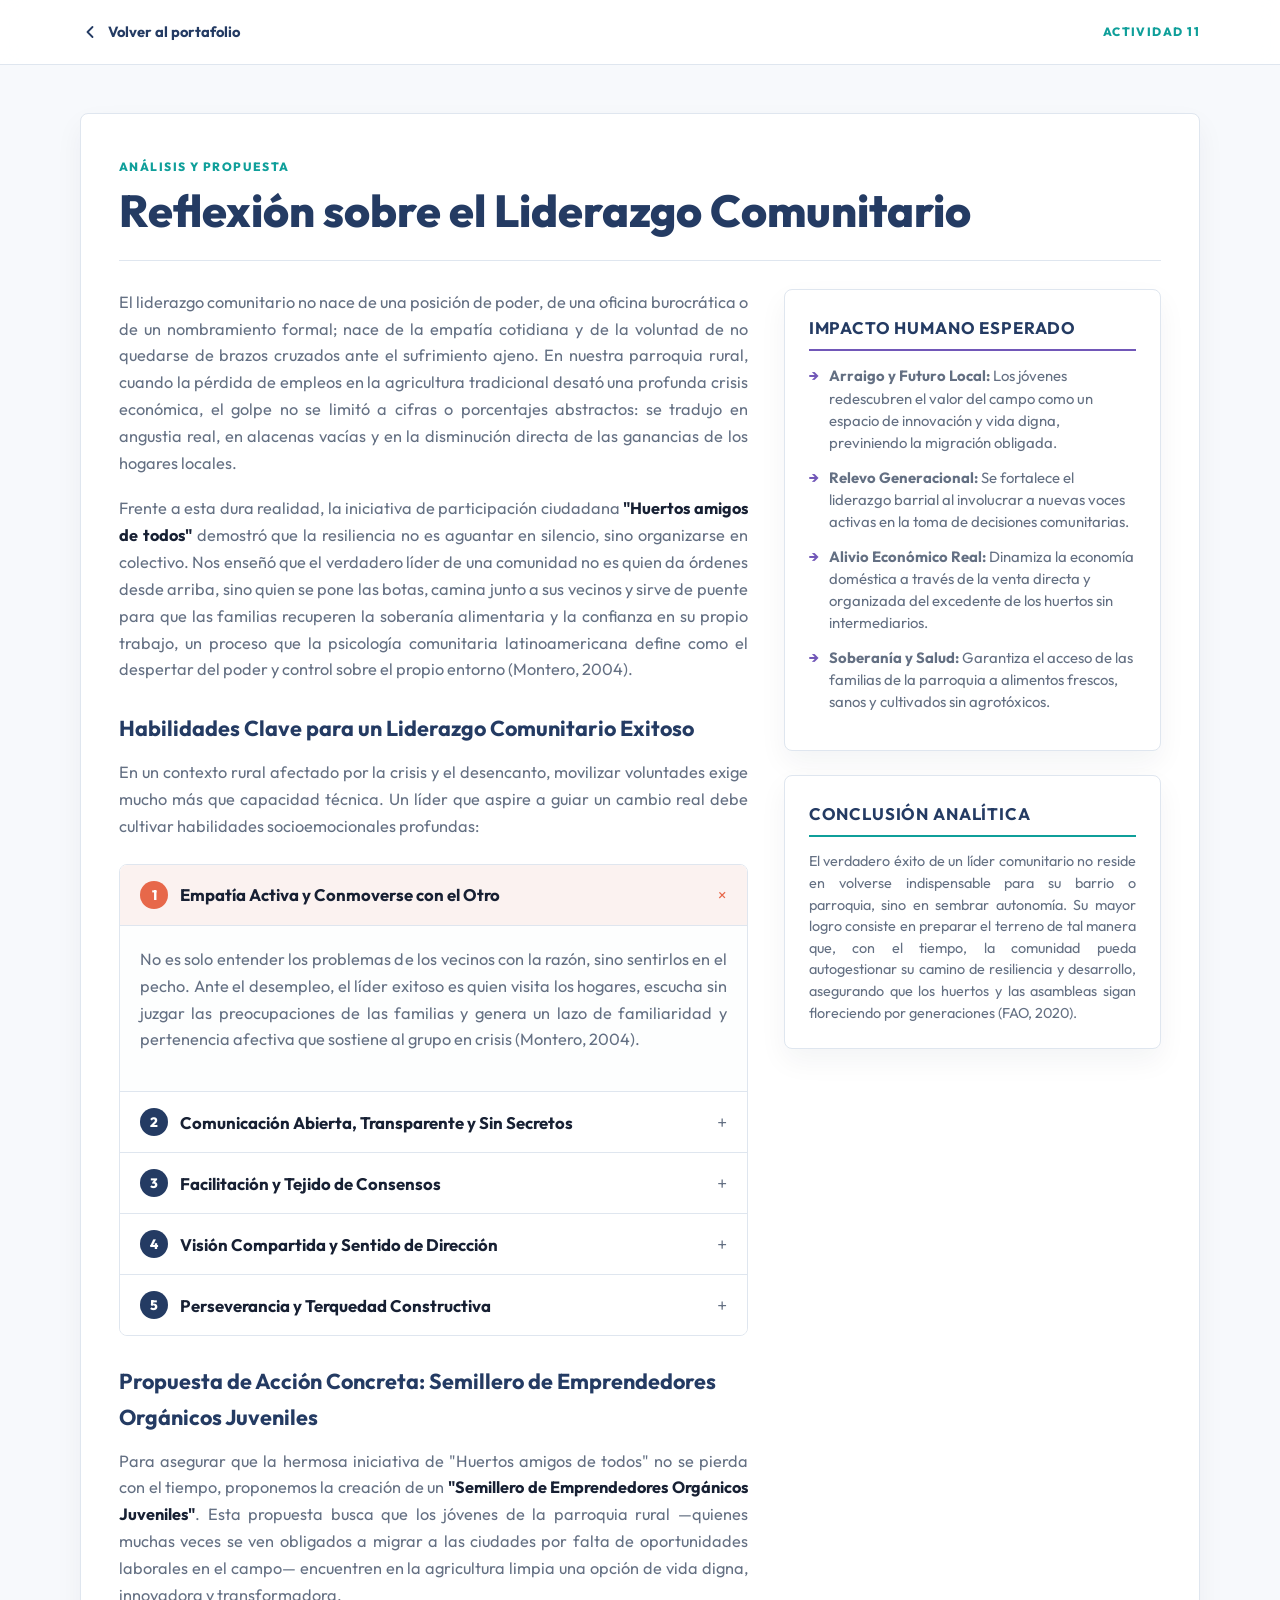
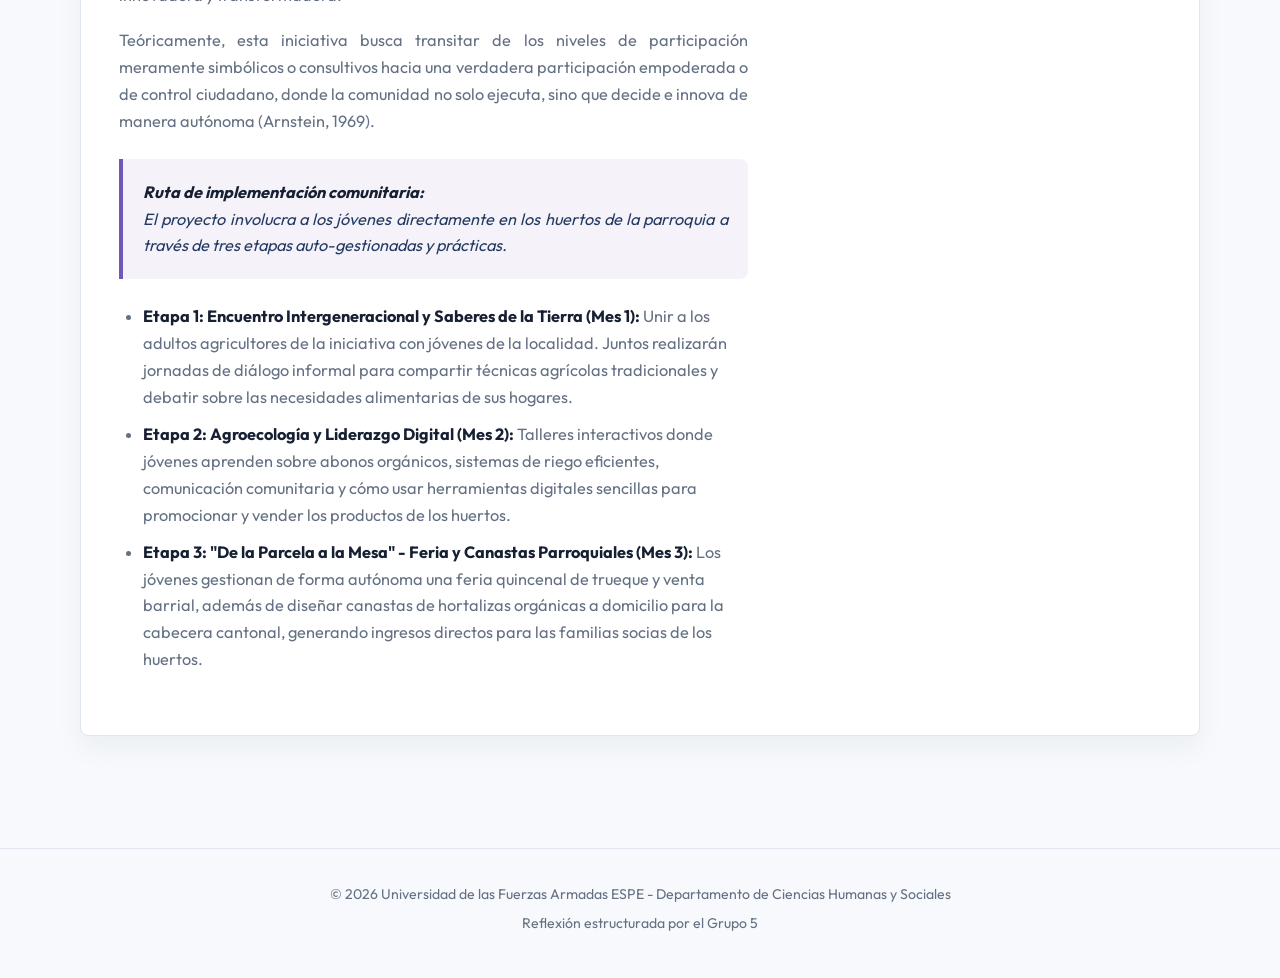
==== reflexion_liderazgo.html @ 46aa61c5 "Initial commit - Portafolio Deber 11 Liderazgo Comunitario" ====
<!DOCTYPE html>
<html lang="es">
<head>
    <meta charset="UTF-8">
    <meta name="viewport" content="width=device-width, initial-scale=1.0">
    <title>Reflexión sobre Liderazgo Comunitario</title>
    <link rel="preconnect" href="https://fonts.googleapis.com">
    <link rel="preconnect" href="https://fonts.gstatic.com" crossorigin>
    <link href="https://fonts.googleapis.com/css2?family=Outfit:wght@300;400;500;600;700;800&display=swap" rel="stylesheet">
    <link rel="stylesheet" href="styles.css">
</head>
<body>
    <nav class="topbar" aria-label="Navegación principal">
        <div class="topbar-inner">
            <a href="index.html" class="btn-back">
                <svg viewBox="0 0 24 24" fill="none" aria-hidden="true">
                    <path d="M15 18l-6-6 6-6" stroke="currentColor" stroke-width="2.2" stroke-linecap="round" stroke-linejoin="round"/>
                </svg>
                Volver al portafolio
            </a>
            <span class="section-kicker">Actividad 11</span>
        </div>
    </nav>

    <main class="page-shell detail-section">
        <div class="detail-card">
            <div class="detail-header">
                <span class="section-kicker">Análisis y Propuesta</span>
                <h1>Reflexión sobre el Liderazgo Comunitario</h1>
            </div>

            <div class="detail-layout">
                <div class="rich-content">
                    <p>
                        El liderazgo comunitario no nace de una posición de poder, de una oficina burocrática o de un nombramiento formal; nace de la empatía cotidiana y de la voluntad de no quedarse de brazos cruzados ante el sufrimiento ajeno. En nuestra parroquia rural, cuando la pérdida de empleos en la agricultura tradicional desató una profunda crisis económica, el golpe no se limitó a cifras o porcentajes abstractos: se tradujo en angustia real, en alacenas vacías y en la disminución directa de las ganancias de los hogares locales. 
                    </p>
                    <p>
                        Frente a esta dura realidad, la iniciativa de participación ciudadana <strong>"Huertos amigos de todos"</strong> demostró que la resiliencia no es aguantar en silencio, sino organizarse en colectivo. Nos enseñó que el verdadero líder de una comunidad no es quien da órdenes desde arriba, sino quien se pone las botas, camina junto a sus vecinos y sirve de puente para que las familias recuperen la soberanía alimentaria y la confianza en su propio trabajo, un proceso que la psicología comunitaria latinoamericana define como el despertar del poder y control sobre el propio entorno (Montero, 2004).
                    </p>

                    <h3>Habilidades Clave para un Liderazgo Comunitario Exitoso</h3>
                    <p>
                        En un contexto rural afectado por la crisis y el desencanto, movilizar voluntades exige mucho más que capacidad técnica. Un líder que aspire a guiar un cambio real debe cultivar habilidades socioemocionales profundas:
                    </p>

                    <div class="interactive-ladder">
                        <div class="ladder-step active-step">
                            <button class="ladder-header" aria-expanded="true">
                                <span class="ladder-title">
                                    <span class="ladder-num">1</span>
                                    <strong>Empatía Activa y Conmoverse con el Otro</strong>
                                </span>
                                <span class="ladder-icon">+</span>
                            </button>
                            <div class="ladder-body">
                                <p>No es solo entender los problemas de los vecinos con la razón, sino sentirlos en el pecho. Ante el desempleo, el líder exitoso es quien visita los hogares, escucha sin juzgar las preocupaciones de las familias y genera un lazo de familiaridad y pertenencia afectiva que sostiene al grupo en crisis (Montero, 2004).</p>
                            </div>
                        </div>

                        <div class="ladder-step">
                            <button class="ladder-header" aria-expanded="false">
                                <span class="ladder-title">
                                    <span class="ladder-num">2</span>
                                    <strong>Comunicación Abierta, Transparente y Sin Secretos</strong>
                                </span>
                                <span class="ladder-icon">+</span>
                            </button>
                            <div class="ladder-body">
                                <p>La confianza comunitaria tarda años en construirse y segundos en destruirse. En proyectos colectivos de huertos, el líder cuida la armonía informando con total claridad cómo se manejan las donaciones de semillas, quién provee las herramientas y cómo se distribuye equitativamente la cosecha, garantizando la equidad interna (FAO, 2020).</p>
                            </div>
                        </div>

                        <div class="ladder-step">
                            <button class="ladder-header" aria-expanded="false">
                                <span class="ladder-title">
                                    <span class="ladder-num">3</span>
                                    <strong>Facilitación y Tejido de Consensos</strong>
                                </span>
                                <span class="ladder-icon">+</span>
                            </button>
                            <div class="ladder-body">
                                <p>En toda asamblea o jornada de trabajo surgen tensiones: diferencias sobre los turnos de riego, el cuidado de las parcelas o la venta de excedentes. El líder comunitario no impone su voluntad de forma autoritaria; actúa como un mediador neutral que ayuda a que las diferencias se resuelvan conversando, buscando siempre el beneficio de la mayoría.</p>
                            </div>
                        </div>

                        <div class="ladder-step">
                            <button class="ladder-header" aria-expanded="false">
                                <span class="ladder-title">
                                    <span class="ladder-num">4</span>
                                    <strong>Visión Compartida y Sentido de Dirección</strong>
                                </span>
                                <span class="ladder-icon">+</span>
                            </button>
                            <div class="ladder-body">
                                <p>En tiempos de crisis, la incertidumbre paraliza a las personas. El líder es quien ayuda a levantar la mirada hacia el mañana, organizando el trabajo diario (preparación del suelo, compostaje, búsqueda de espacios de comercialización) para que el esfuerzo de todos tenga un rumbo estratégico de mediano y largo plazo (FAO, 2020).</p>
                            </div>
                        </div>

                        <div class="ladder-step">
                            <button class="ladder-header" aria-expanded="false">
                                <span class="ladder-title">
                                    <span class="ladder-num">5</span>
                                    <strong>Perseverancia y Terquedad Constructiva</strong>
                                </span>
                                <span class="ladder-icon">+</span>
                            </button>
                            <div class="ladder-body">
                                <p>Lidiar con la lentitud institucional, la falta de presupuesto inicial o el desinterés temporal de algunos vecinos puede agotar a cualquiera. El líder comunitario necesita esa paciencia y amor de agricultor: saber preparar la tierra, sembrar y cuidar la planta con tenacidad, sosteniendo la esperanza del grupo en los momentos más difíciles.</p>
                            </div>
                        </div>
                    </div>

                    <h3>Propuesta de Acción Concreta: Semillero de Emprendedores Orgánicos Juveniles</h3>
                    <p>
                        Para asegurar que la hermosa iniciativa de "Huertos amigos de todos" no se pierda con el tiempo, proponemos la creación de un <strong>"Semillero de Emprendedores Orgánicos Juveniles"</strong>. Esta propuesta busca que los jóvenes de la parroquia rural —quienes muchas veces se ven obligados a migrar a las ciudades por falta de oportunidades laborales en el campo— encuentren en la agricultura limpia una opción de vida digna, innovadora y transformadora.
                    </p>
                    <p>
                        Teóricamente, esta iniciativa busca transitar de los niveles de participación meramente simbólicos o consultivos hacia una verdadera participación empoderada o de control ciudadano, donde la comunidad no solo ejecuta, sino que decide e innova de manera autónoma (Arnstein, 1969).
                    </p>
                    
                    <div class="highlight-block theme-reflection">
                        <p>
                            <strong>Ruta de implementación comunitaria:</strong>
                            <br>El proyecto involucra a los jóvenes directamente en los huertos de la parroquia a través de tres etapas auto-gestionadas y prácticas.
                        </p>
                    </div>

                    <ul>
                        <li><strong>Etapa 1: Encuentro Intergeneracional y Saberes de la Tierra (Mes 1):</strong> Unir a los adultos agricultores de la iniciativa con jóvenes de la localidad. Juntos realizarán jornadas de diálogo informal para compartir técnicas agrícolas tradicionales y debatir sobre las necesidades alimentarias de sus hogares.</li>
                        <li><strong>Etapa 2: Agroecología y Liderazgo Digital (Mes 2):</strong> Talleres interactivos donde jóvenes aprenden sobre abonos orgánicos, sistemas de riego eficientes, comunicación comunitaria y cómo usar herramientas digitales sencillas para promocionar y vender los productos de los huertos.</li>
                        <li><strong>Etapa 3: "De la Parcela a la Mesa" - Feria y Canastas Parroquiales (Mes 3):</strong> Los jóvenes gestionan de forma autónoma una feria quincenal de trueque y venta barrial, además de diseñar canastas de hortalizas orgánicas a domicilio para la cabecera cantonal, generando ingresos directos para las familias socias de los huertos.</li>
                    </ul>
                </div>

                <div class="sidebar-panel">
                    <div class="side-card theme-reflection">
                        <h4>Impacto Humano Esperado</h4>
                        <ul class="side-list">
                            <li><strong>Arraigo y Futuro Local:</strong> Los jóvenes redescubren el valor del campo como un espacio de innovación y vida digna, previniendo la migración obligada.</li>
                            <li><strong>Relevo Generacional:</strong> Se fortalece el liderazgo barrial al involucrar a nuevas voces activas en la toma de decisiones comunitarias.</li>
                            <li><strong>Alivio Económico Real:</strong> Dinamiza la economía doméstica a través de la venta directa y organizada del excedente de los huertos sin intermediarios.</li>
                            <li><strong>Soberanía y Salud:</strong> Garantiza el acceso de las familias de la parroquia a alimentos frescos, sanos y cultivados sin agrotóxicos.</li>
                        </ul>
                    </div>

                    <div class="side-card">
                        <h4>Conclusión Analítica</h4>
                        <p style="font-size: 0.9rem; color: var(--muted); line-height: 1.5; text-align: justify;">
                            El verdadero éxito de un líder comunitario no reside en volverse indispensable para su barrio o parroquia, sino en sembrar autonomía. Su mayor logro consiste en preparar el terreno de tal manera que, con el tiempo, la comunidad pueda autogestionar su camino de resiliencia y desarrollo, asegurando que los huertos y las asambleas sigan floreciendo por generaciones (FAO, 2020).
                        </p>
                    </div>
                </div>
            </div>
        </div>
    </main>

    <footer>
        <p>© 2026 Universidad de las Fuerzas Armadas ESPE - Departamento de Ciencias Humanas y Sociales</p>
        <p>Reflexión estructurada por el Grupo 5</p>
    </footer>

    <script src="script.js"></script>
</body>
</html>
---- styles.css ----
:root {
    --ink: #172033;
    --muted: #647083;
    --paper: #f7f9fc;
    --panel: #ffffff;
    --line: #dfe6ef;
    --navy: #243b63;
    --teal: #0f9f9a;
    --coral: #e7684a;
    --violet: #7157b8;
    --gold: #d99a25;
    --shadow: 0 18px 45px rgba(26, 40, 68, 0.12);
    --radius: 8px;
}

* {
    box-sizing: border-box;
    margin: 0;
    padding: 0;
}

body {
    background: var(--paper);
    color: var(--ink);
    font-family: 'Outfit', sans-serif;
    line-height: 1.65;
    -webkit-font-smoothing: antialiased;
}

/* Header & Hero */
.hero {
    min-height: 540px;
    position: relative;
    display: grid;
    align-items: end;
    padding: 56px 24px;
    overflow: hidden;
    background:
        linear-gradient(90deg, rgba(14, 24, 40, 0.85), rgba(14, 24, 40, 0.6)),
        url("assets/analisis_caso.png") center / cover no-repeat;
    color: #fff;
    border-bottom: 1px solid var(--line);
}

.hero-overlay {
    position: absolute;
    inset: auto 0 0;
    height: 38%;
    background: linear-gradient(180deg, transparent, rgba(247, 249, 252, 0.96));
    pointer-events: none;
}

.hero-content {
    position: relative;
    z-index: 1;
    width: min(1120px, 100%);
    margin: 0 auto;
}

.badge,
.section-kicker {
    display: inline-flex;
    align-items: center;
    color: var(--teal);
    font-size: 0.75rem;
    font-weight: 800;
    letter-spacing: 0.12em;
    text-transform: uppercase;
}

.badge {
    color: #9ce5dd;
    margin-bottom: 14px;
}

.main-title {
    max-width: 800px;
    font-size: clamp(2.4rem, 6.5vw, 4.8rem);
    font-weight: 800;
    line-height: 1.02;
    letter-spacing: -0.01em;
}

.subtitle {
    max-width: 680px;
    margin-top: 18px;
    color: rgba(255, 255, 255, 0.88);
    font-size: clamp(1.05rem, 2vw, 1.3rem);
    font-weight: 400;
}

/* Metadata Badge Panel */
.project-meta {
    width: min(1040px, 100%);
    margin-top: 34px;
    display: grid;
    grid-template-columns: 130px 150px minmax(0, 1fr);
    border: 1px solid rgba(255, 255, 255, 0.24);
    background: rgba(255, 255, 255, 0.12);
    backdrop-filter: blur(14px);
    border-radius: var(--radius);
    overflow: hidden;
}

.meta-item {
    padding: 18px 20px;
    border-right: 1px solid rgba(255, 255, 255, 0.18);
}

.meta-item:last-child {
    border-right: 0;
}

.meta-label {
    display: block;
    margin-bottom: 4px;
    color: rgba(255, 255, 255, 0.72);
    font-size: 0.72rem;
    font-weight: 700;
    letter-spacing: 0.1em;
    text-transform: uppercase;
}

.meta-item strong {
    font-size: 0.95rem;
    font-weight: 600;
}

.meta-members {
    background: rgba(255, 255, 255, 0.08);
}

.meta-members strong {
    display: flex;
    flex-direction: column;
    gap: 7px;
    font-size: 0.95rem;
    line-height: 1.3;
}

.meta-members span {
    display: flex;
    align-items: baseline;
    gap: 8px;
}

.meta-members span::before {
    content: "•";
    color: #9ce5dd;
    font-weight: 800;
}

.meta-members em {
    color: #9ce5dd;
    font-style: normal;
    font-weight: 800;
}

/* Structure and Layout */
main {
    position: relative;
    z-index: 2;
}

.intro-section,
.gallery-section,
.bib-section,
.detail-section {
    width: min(1120px, calc(100% - 40px));
    margin: 0 auto;
}

.intro-section {
    display: grid;
    grid-template-columns: minmax(0, 0.9fr) minmax(0, 1.1fr);
    gap: 34px;
    padding: 54px 0 36px;
}

.intro-copy h2,
.section-heading h2,
.bib-card h2,
.detail-card h2 {
    margin-top: 8px;
    color: var(--ink);
    font-size: clamp(1.8rem, 3vw, 2.5rem);
    line-height: 1.1;
    font-weight: 800;
}

.intro-copy p {
    margin-top: 18px;
    color: var(--muted);
    font-size: 1.05rem;
}

/* Insight Strip */
.insight-strip {
    display: grid;
    grid-template-columns: repeat(3, 1fr);
    gap: 1px;
    overflow: hidden;
    border: 1px solid var(--line);
    border-radius: var(--radius);
    background: var(--line);
    box-shadow: var(--shadow);
}

.insight-strip article {
    min-height: 190px;
    padding: 24px;
    background: var(--panel);
}

.insight-strip span {
    color: var(--coral);
    font-weight: 800;
    font-size: 0.8rem;
}

.insight-strip strong {
    display: block;
    margin-top: 20px;
    font-size: 1.15rem;
    font-weight: 700;
    color: var(--navy);
}

.insight-strip p {
    margin-top: 8px;
    color: var(--muted);
    font-size: 0.93rem;
}

/* Gallery / Cards */
.gallery-section {
    padding: 42px 0;
}

.section-heading {
    display: flex;
    align-items: end;
    justify-content: space-between;
    gap: 28px;
    margin-bottom: 28px;
}

.cards-grid {
    display: grid;
    grid-template-columns: repeat(3, minmax(0, 1fr));
    gap: 24px;
}

.card {
    display: flex;
    min-height: 100%;
    flex-direction: column;
    overflow: hidden;
    border: 1px solid var(--line);
    border-radius: var(--radius);
    background: var(--panel);
    box-shadow: 0 12px 28px rgba(26, 40, 68, 0.06);
    transition: transform 0.25s ease, box-shadow 0.25s ease;
}

.card:hover {
    transform: translateY(-6px);
    box-shadow: var(--shadow);
}

.card img {
    width: 100%;
    aspect-ratio: 16 / 10;
    object-fit: cover;
}

.card-content {
    display: flex;
    flex: 1;
    flex-direction: column;
    padding: 24px;
    border-top: 5px solid var(--navy);
}

.theme-case .card-content { border-color: var(--teal); }
.theme-levels .card-content { border-color: var(--coral); }
.theme-reflection .card-content { border-color: var(--violet); }

.card-category {
    color: var(--muted);
    font-size: 0.72rem;
    font-weight: 800;
    letter-spacing: 0.1em;
    text-transform: uppercase;
}

.card h3 {
    margin-top: 10px;
    color: var(--ink);
    font-size: 1.2rem;
    font-weight: 700;
    line-height: 1.25;
}

.card p {
    margin: 12px 0 22px;
    color: var(--muted);
    font-size: 0.94rem;
}

.btn-primary {
    display: inline-flex;
    align-items: center;
    justify-content: center;
    min-height: 44px;
    margin-top: auto;
    padding: 11px 20px;
    border: 0;
    border-radius: 6px;
    background: var(--navy);
    color: #fff;
    font-family: inherit;
    font-size: 0.88rem;
    font-weight: 700;
    text-decoration: none;
    transition: background 0.2s ease, transform 0.2s ease;
}

.btn-primary:hover {
    background: #162944;
}

/* Bibliography & Citations */
.bib-section {
    padding: 42px 0;
}

.bib-card {
    border: 1px solid var(--line);
    border-radius: var(--radius);
    background: var(--panel);
    padding: 34px;
    box-shadow: 0 12px 28px rgba(26, 40, 68, 0.05);
}

.bib-list {
    margin-top: 18px;
    list-style: none;
}

.bib-list li {
    padding-left: 24px;
    text-indent: -24px;
    color: var(--muted);
    font-size: 0.94rem;
    line-height: 1.6;
}

.bib-list li + li {
    margin-top: 12px;
}

/* Subpage Specific Layouts */
.topbar {
    border-bottom: 1px solid var(--line);
    background: rgba(255, 255, 255, 0.9);
    backdrop-filter: blur(12px);
    position: sticky;
    top: 0;
    z-index: 100;
}

.topbar-inner {
    width: min(1120px, calc(100% - 40px));
    margin: 0 auto;
    min-height: 64px;
    display: flex;
    align-items: center;
    justify-content: space-between;
    gap: 18px;
}

.btn-back {
    display: inline-flex;
    align-items: center;
    gap: 8px;
    color: var(--navy);
    font-weight: 700;
    text-decoration: none;
    font-size: 0.92rem;
    transition: color 0.2s ease;
}

.btn-back:hover {
    color: var(--teal);
}

.btn-back svg {
    width: 20px;
    height: 20px;
    transition: transform 0.2s ease;
}

.btn-back:hover svg {
    transform: translateX(-4px);
}

.page-shell {
    padding: 48px 0 64px;
}

.detail-layout {
    display: grid;
    grid-template-columns: minmax(0, 1.25fr) minmax(320px, 0.75fr);
    gap: 36px;
    margin-top: 28px;
}

.detail-card {
    border: 1px solid var(--line);
    border-radius: var(--radius);
    background: var(--panel);
    padding: 38px;
    box-shadow: 0 12px 28px rgba(26, 40, 68, 0.05);
}

.detail-header {
    border-bottom: 1px solid var(--line);
    padding-bottom: 24px;
    margin-bottom: 28px;
}

.detail-header h1 {
    font-size: clamp(2rem, 4vw, 2.8rem);
    font-weight: 800;
    line-height: 1.1;
    color: var(--navy);
    margin-top: 8px;
}

.rich-content h3 {
    margin: 28px 0 12px;
    color: var(--navy);
    font-size: 1.35rem;
    font-weight: 700;
}

.rich-content p {
    color: var(--muted);
    margin-bottom: 18px;
    font-size: 1.02rem;
    text-align: justify;
}

.rich-content ul,
.rich-content ol {
    margin: 16px 0 24px 24px;
    color: var(--muted);
    font-size: 1.02rem;
}

.rich-content li {
    margin-bottom: 10px;
}

.rich-content strong {
    color: var(--ink);
}

/* Sidebar Details */
.sidebar-panel {
    display: flex;
    flex-direction: column;
    gap: 24px;
}

.side-card {
    border: 1px solid var(--line);
    border-radius: var(--radius);
    background: var(--panel);
    padding: 24px;
    box-shadow: 0 12px 28px rgba(26, 40, 68, 0.05);
}

.side-card h4 {
    color: var(--navy);
    font-size: 1.05rem;
    margin-bottom: 14px;
    border-bottom: 2px solid var(--teal);
    padding-bottom: 8px;
    text-transform: uppercase;
    letter-spacing: 0.05em;
}

.side-card.theme-levels h4 { border-color: var(--coral); }
.side-card.theme-reflection h4 { border-color: var(--violet); }

.side-list {
    list-style: none;
}

.side-list li {
    position: relative;
    padding-left: 20px;
    color: var(--muted);
    font-size: 0.93rem;
    line-height: 1.5;
    margin-bottom: 12px;
}

.side-list li::before {
    content: "→";
    position: absolute;
    left: 0;
    color: var(--teal);
    font-weight: 700;
}

.side-card.theme-levels .side-list li::before { color: var(--coral); }
.side-card.theme-reflection .side-list li::before { color: var(--violet); }

/* Highlight Block */
.highlight-block {
    background: #f0f5fa;
    border-left: 4px solid var(--teal);
    padding: 20px;
    border-radius: 0 var(--radius) var(--radius) 0;
    margin: 24px 0;
}

.highlight-block p {
    margin-bottom: 0 !important;
    font-style: italic;
    color: var(--navy) !important;
}

.highlight-block.theme-levels {
    background: #fbf2f0;
    border-left-color: var(--coral);
}

.highlight-block.theme-reflection {
    background: #f5f3f9;
    border-left-color: var(--violet);
}

/* Interactive Accordion/Tabs inside Levels Page */
.interactive-ladder {
    margin-top: 24px;
    border: 1px solid var(--line);
    border-radius: var(--radius);
    overflow: hidden;
}

.ladder-step {
    border-bottom: 1px solid var(--line);
    background: var(--panel);
}

.ladder-step:last-child {
    border-bottom: 0;
}

.ladder-header {
    width: 100%;
    background: none;
    border: 0;
    padding: 16px 20px;
    display: flex;
    align-items: center;
    justify-content: space-between;
    cursor: pointer;
    font-family: inherit;
    text-align: left;
    transition: background 0.2s ease;
}

.ladder-header:hover {
    background: #f7f9fc;
}

.ladder-title {
    display: flex;
    align-items: center;
    gap: 12px;
}

.ladder-num {
    background: var(--navy);
    color: #fff;
    width: 28px;
    height: 28px;
    border-radius: 50%;
    display: grid;
    place-items: center;
    font-size: 0.85rem;
    font-weight: 800;
}

.ladder-step.active-step .ladder-num {
    background: var(--coral);
}

.ladder-step.active-step .ladder-header {
    background: #fbf2f0;
}

.ladder-header strong {
    font-size: 1.05rem;
    color: var(--ink);
}

.ladder-icon {
    font-size: 1.2rem;
    font-weight: 300;
    color: var(--muted);
    transition: transform 0.2s ease;
}

.ladder-step.active-step .ladder-icon {
    transform: rotate(45deg);
    color: var(--coral);
}

.ladder-body {
    display: none;
    padding: 20px;
    border-top: 1px solid var(--line);
    background: #fdfefe;
}

.ladder-step.active-step .ladder-body {
    display: block;
}

/* Footer */
footer {
    margin-top: 48px;
    padding: 34px 20px 42px;
    border-top: 1px solid var(--line);
    color: var(--muted);
    text-align: center;
    font-size: 0.88rem;
}

footer p + p {
    margin-top: 6px;
}

/* Animations */
.fade-in {
    opacity: 0;
    transform: translateY(18px);
    transition: opacity 0.55s ease, transform 0.55s ease;
}

.fade-in.visible {
    opacity: 1;
    transform: translateY(0);
}

/* Responsiveness */
@media (max-width: 980px) {
    .hero {
        min-height: auto;
        padding-top: 96px;
    }

    .project-meta {
        grid-template-columns: 1fr;
        width: 100%;
    }

    .intro-section,
    .detail-layout {
        grid-template-columns: 1fr;
    }

    .meta-item {
        border-right: 0;
        border-bottom: 1px solid rgba(255, 255, 255, 0.18);
    }

    .meta-item:last-child {
        border-bottom: 0;
    }

    .cards-grid {
        grid-template-columns: 1fr;
    }
}

@media (max-width: 640px) {
    .hero {
        padding: 72px 18px 44px;
    }

    .intro-section,
    .gallery-section,
    .bib-section,
    .detail-section {
        width: min(100% - 28px, 1120px);
    }

    .section-heading {
        display: block;
    }

    .card-content,
    .bib-card,
    .detail-card {
        padding: 22px;
    }
    
    .insight-strip {
        grid-template-columns: 1fr;
    }
}
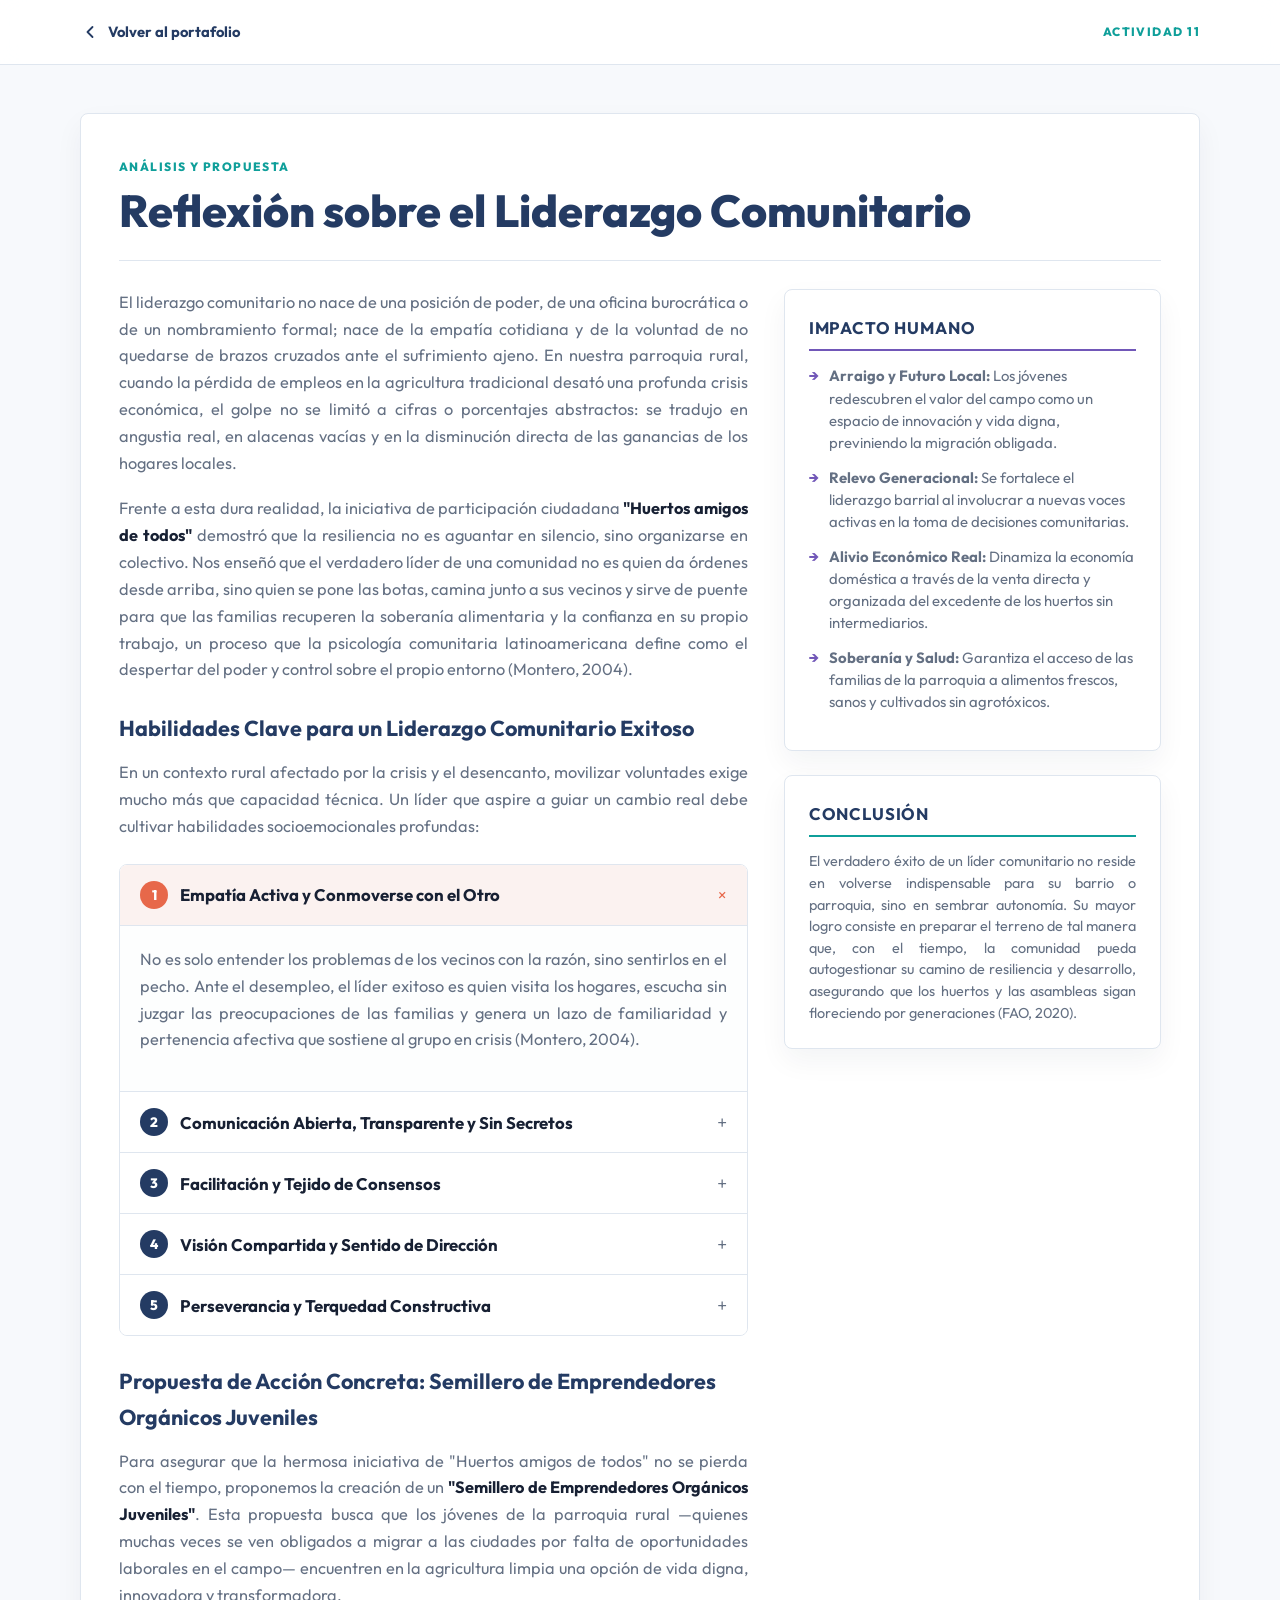
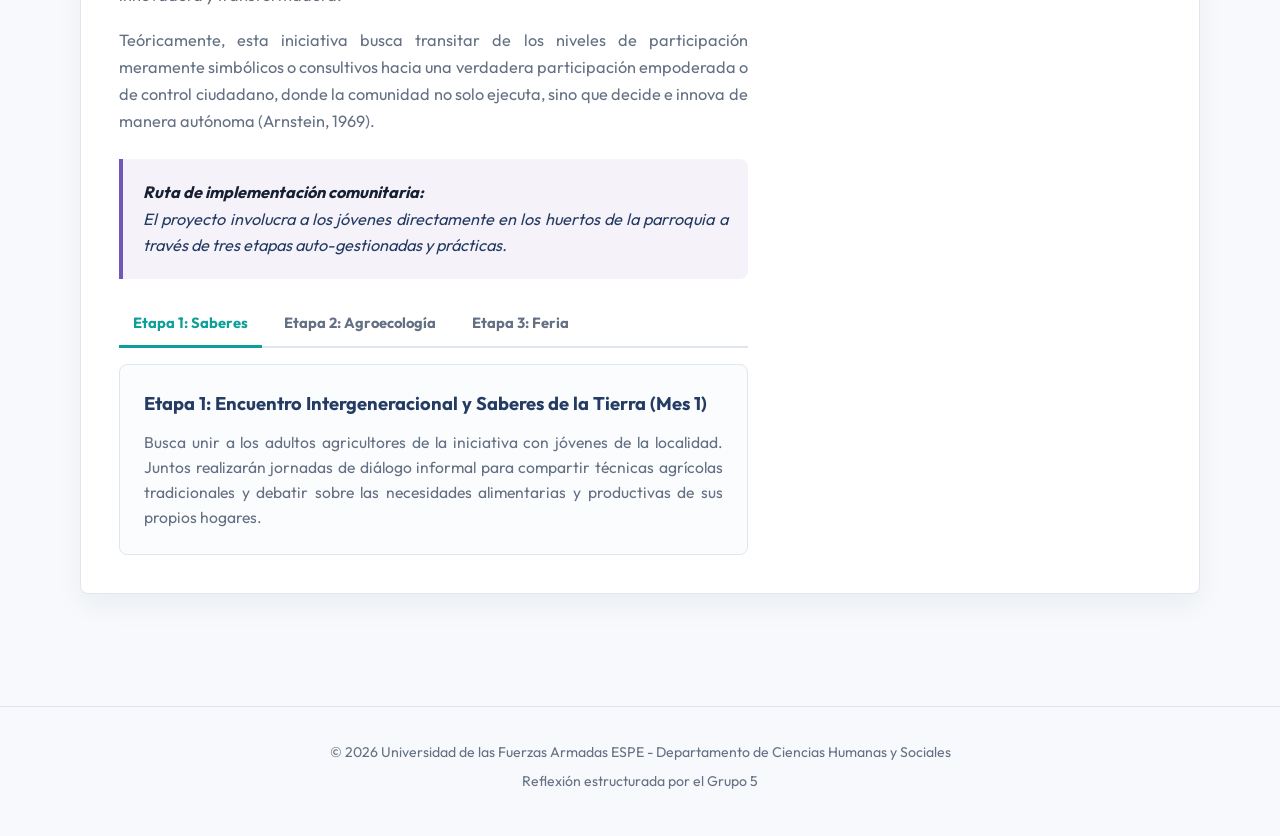
==== commit c72c0808: "Update - Add interactive tabs and change reflection sidebar titles" ====
--- a/reflexion_liderazgo.html
+++ b/reflexion_liderazgo.html
@@ -125,16 +125,31 @@
                         </p>
                     </div>
 
-                    <ul>
-                        <li><strong>Etapa 1: Encuentro Intergeneracional y Saberes de la Tierra (Mes 1):</strong> Unir a los adultos agricultores de la iniciativa con jóvenes de la localidad. Juntos realizarán jornadas de diálogo informal para compartir técnicas agrícolas tradicionales y debatir sobre las necesidades alimentarias de sus hogares.</li>
-                        <li><strong>Etapa 2: Agroecología y Liderazgo Digital (Mes 2):</strong> Talleres interactivos donde jóvenes aprenden sobre abonos orgánicos, sistemas de riego eficientes, comunicación comunitaria y cómo usar herramientas digitales sencillas para promocionar y vender los productos de los huertos.</li>
-                        <li><strong>Etapa 3: "De la Parcela a la Mesa" - Feria y Canastas Parroquiales (Mes 3):</strong> Los jóvenes gestionan de forma autónoma una feria quincenal de trueque y venta barrial, además de diseñar canastas de hortalizas orgánicas a domicilio para la cabecera cantonal, generando ingresos directos para las familias socias de los huertos.</li>
-                    </ul>
+                    <div class="stage-tabs">
+                        <button class="tab-btn active-tab" data-tab="etapa1">Etapa 1: Saberes</button>
+                        <button class="tab-btn" data-tab="etapa2">Etapa 2: Agroecología</button>
+                        <button class="tab-btn" data-tab="etapa3">Etapa 3: Feria</button>
+                    </div>
+
+                    <div id="etapa1" class="tab-content active-content">
+                        <h4>Etapa 1: Encuentro Intergeneracional y Saberes de la Tierra (Mes 1)</h4>
+                        <p>Busca unir a los adultos agricultores de la iniciativa con jóvenes de la localidad. Juntos realizarán jornadas de diálogo informal para compartir técnicas agrícolas tradicionales y debatir sobre las necesidades alimentarias y productivas de sus propios hogares.</p>
+                    </div>
+
+                    <div id="etapa2" class="tab-content">
+                        <h4>Etapa 2: Agroecología y Liderazgo Digital (Mes 2)</h4>
+                        <p>Se organizarán talleres prácticos y vivenciales donde los jóvenes aprenden sobre abonos orgánicos, sistemas de riego eficientes, comunicación asertiva y el uso de herramientas digitales sencillas para promocionar y comercializar los productos cosechados.</p>
+                    </div>
+
+                    <div id="etapa3" class="tab-content">
+                        <h4>Etapa 3: "De la Parcela a la Mesa" - Feria y Canastas (Mes 3)</h4>
+                        <p>Los jóvenes gestionan de forma autónoma una feria quincenal de trueque y venta directa barrial. Además, diseñarán y distribuirán canastas de hortalizas orgánicas a domicilio, generando ingresos directos para las familias socias de los huertos.</p>
+                    </div>
                 </div>
 
                 <div class="sidebar-panel">
                     <div class="side-card theme-reflection">
-                        <h4>Impacto Humano Esperado</h4>
+                        <h4>Impacto Humano</h4>
                         <ul class="side-list">
                             <li><strong>Arraigo y Futuro Local:</strong> Los jóvenes redescubren el valor del campo como un espacio de innovación y vida digna, previniendo la migración obligada.</li>
                             <li><strong>Relevo Generacional:</strong> Se fortalece el liderazgo barrial al involucrar a nuevas voces activas en la toma de decisiones comunitarias.</li>
@@ -144,7 +159,7 @@
                     </div>
 
                     <div class="side-card">
-                        <h4>Conclusión Analítica</h4>
+                        <h4>Conclusión</h4>
                         <p style="font-size: 0.9rem; color: var(--muted); line-height: 1.5; text-align: justify;">
                             El verdadero éxito de un líder comunitario no reside en volverse indispensable para su barrio o parroquia, sino en sembrar autonomía. Su mayor logro consiste en preparar el terreno de tal manera que, con el tiempo, la comunidad pueda autogestionar su camino de resiliencia y desarrollo, asegurando que los huertos y las asambleas sigan floreciendo por generaciones (FAO, 2020).
                         </p>
--- a/styles.css
+++ b/styles.css
@@ -716,3 +716,78 @@
         grid-template-columns: 1fr;
     }
 }
+
+/* Tabbed Switcher for Semillero Stages */
+.stage-tabs {
+    display: flex;
+    flex-wrap: wrap;
+    gap: 8px;
+    margin: 24px 0 16px;
+    border-bottom: 2px solid var(--line);
+    padding-bottom: 4px;
+}
+
+.tab-btn {
+    border: 0;
+    background: none;
+    font-family: inherit;
+    font-size: 0.92rem;
+    font-weight: 700;
+    color: var(--muted);
+    padding: 10px 14px;
+    cursor: pointer;
+    position: relative;
+    transition: color 0.2s ease, background 0.2s ease;
+    border-radius: 4px 4px 0 0;
+}
+
+.tab-btn:hover {
+    color: var(--navy);
+    background: rgba(36, 59, 99, 0.04);
+}
+
+.tab-btn.active-tab {
+    color: var(--teal);
+}
+
+.tab-btn.active-tab::after {
+    content: "";
+    position: absolute;
+    bottom: -6px;
+    left: 0;
+    width: 100%;
+    height: 3px;
+    background: var(--teal);
+}
+
+.tab-content {
+    display: none;
+    animation: fadeInTab 0.35s ease;
+    background: #fbfcfe;
+    border: 1px solid var(--line);
+    padding: 24px;
+    border-radius: var(--radius);
+    margin-top: 12px;
+}
+
+.tab-content.active-content {
+    display: block;
+}
+
+.tab-content h4 {
+    color: var(--navy);
+    font-size: 1.15rem;
+    margin-bottom: 10px;
+}
+
+.tab-content p {
+    margin-bottom: 0 !important;
+    font-size: 0.98rem;
+    line-height: 1.6;
+}
+
+@keyframes fadeInTab {
+    from { opacity: 0; transform: translateY(8px); }
+    to { opacity: 1; transform: translateY(0); }
+}
+
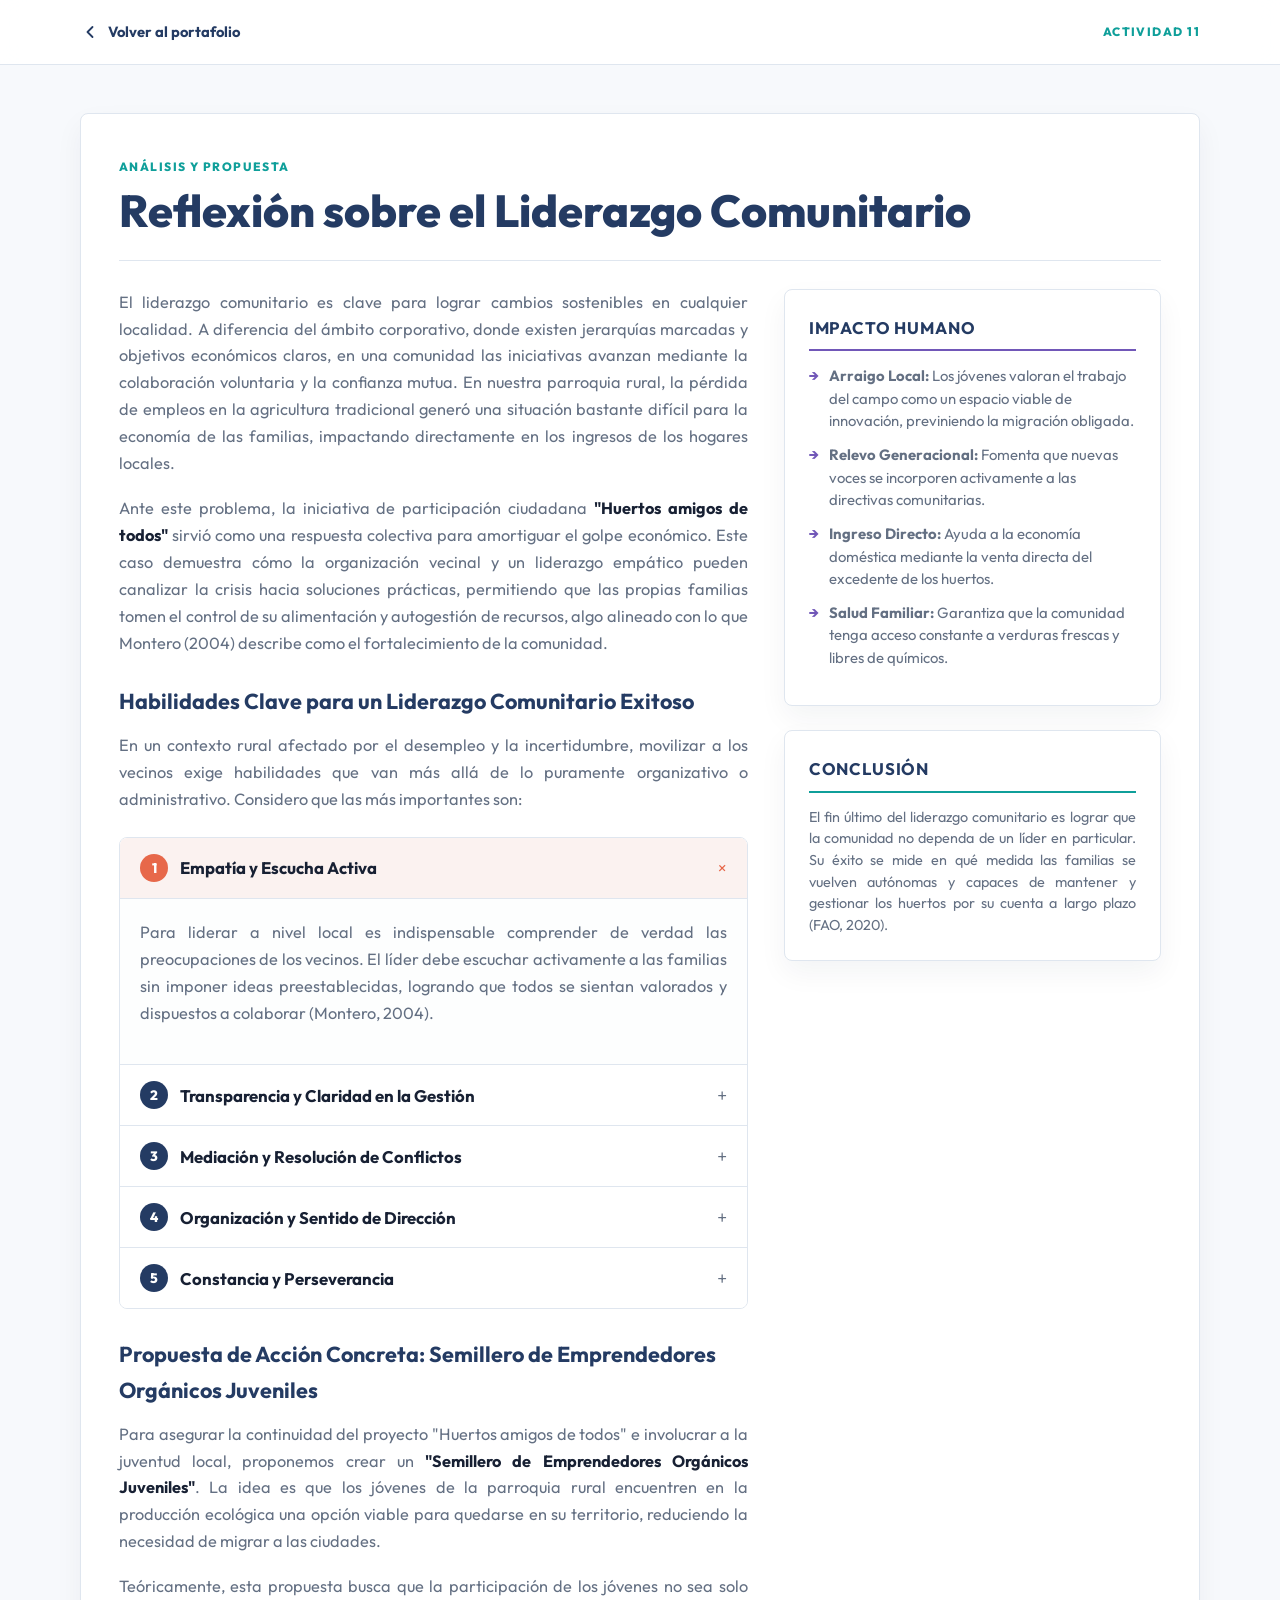
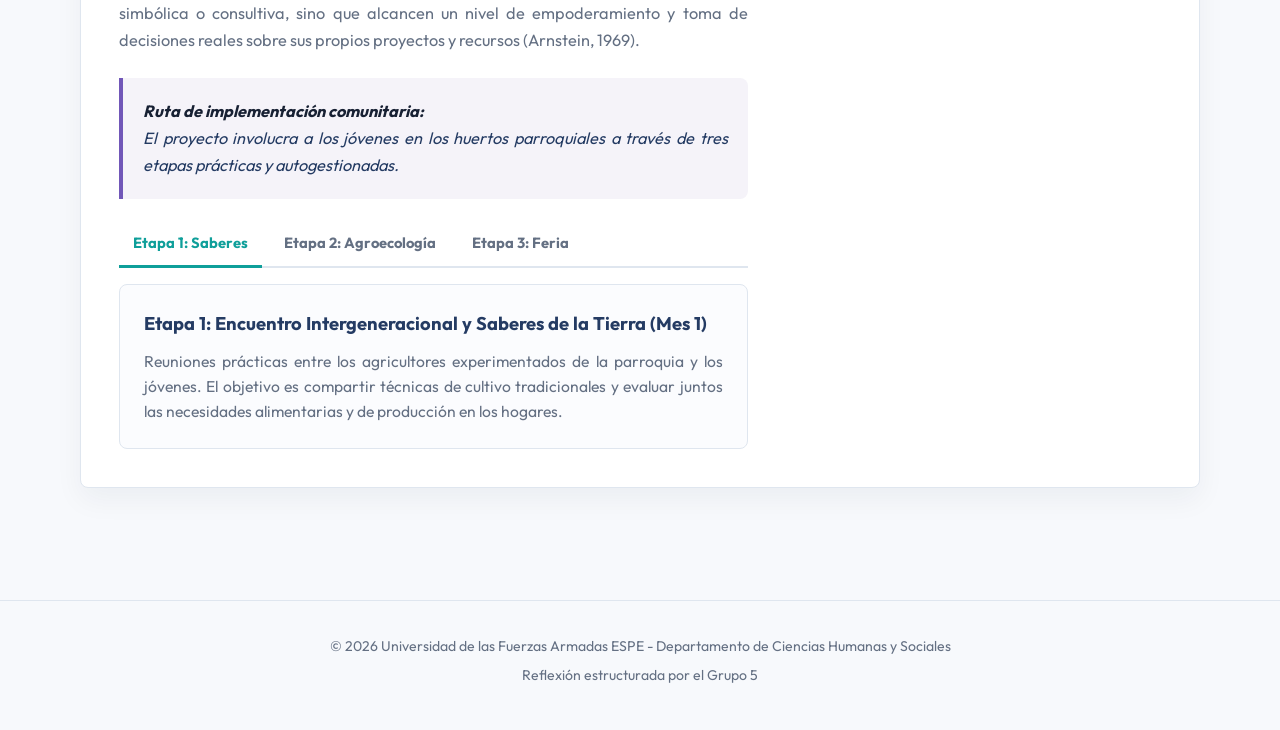
==== commit e77708d8: "Update - Humanize reflection page copywriting to be natural and direct" ====
--- a/reflexion_liderazgo.html
+++ b/reflexion_liderazgo.html
@@ -32,15 +32,15 @@
             <div class="detail-layout">
                 <div class="rich-content">
                     <p>
-                        El liderazgo comunitario no nace de una posición de poder, de una oficina burocrática o de un nombramiento formal; nace de la empatía cotidiana y de la voluntad de no quedarse de brazos cruzados ante el sufrimiento ajeno. En nuestra parroquia rural, cuando la pérdida de empleos en la agricultura tradicional desató una profunda crisis económica, el golpe no se limitó a cifras o porcentajes abstractos: se tradujo en angustia real, en alacenas vacías y en la disminución directa de las ganancias de los hogares locales. 
+                        El liderazgo comunitario es clave para lograr cambios sostenibles en cualquier localidad. A diferencia del ámbito corporativo, donde existen jerarquías marcadas y objetivos económicos claros, en una comunidad las iniciativas avanzan mediante la colaboración voluntaria y la confianza mutua. En nuestra parroquia rural, la pérdida de empleos en la agricultura tradicional generó una situación bastante difícil para la economía de las familias, impactando directamente en los ingresos de los hogares locales. 
                     </p>
                     <p>
-                        Frente a esta dura realidad, la iniciativa de participación ciudadana <strong>"Huertos amigos de todos"</strong> demostró que la resiliencia no es aguantar en silencio, sino organizarse en colectivo. Nos enseñó que el verdadero líder de una comunidad no es quien da órdenes desde arriba, sino quien se pone las botas, camina junto a sus vecinos y sirve de puente para que las familias recuperen la soberanía alimentaria y la confianza en su propio trabajo, un proceso que la psicología comunitaria latinoamericana define como el despertar del poder y control sobre el propio entorno (Montero, 2004).
+                        Ante este problema, la iniciativa de participación ciudadana <strong>"Huertos amigos de todos"</strong> sirvió como una respuesta colectiva para amortiguar el golpe económico. Este caso demuestra cómo la organización vecinal y un liderazgo empático pueden canalizar la crisis hacia soluciones prácticas, permitiendo que las propias familias tomen el control de su alimentación y autogestión de recursos, algo alineado con lo que Montero (2004) describe como el fortalecimiento de la comunidad.
                     </p>
 
                     <h3>Habilidades Clave para un Liderazgo Comunitario Exitoso</h3>
                     <p>
-                        En un contexto rural afectado por la crisis y el desencanto, movilizar voluntades exige mucho más que capacidad técnica. Un líder que aspire a guiar un cambio real debe cultivar habilidades socioemocionales profundas:
+                        En un contexto rural afectado por el desempleo y la incertidumbre, movilizar a los vecinos exige habilidades que van más allá de lo puramente organizativo o administrativo. Considero que las más importantes son:
                     </p>
 
                     <div class="interactive-ladder">
@@ -48,12 +48,12 @@
                             <button class="ladder-header" aria-expanded="true">
                                 <span class="ladder-title">
                                     <span class="ladder-num">1</span>
-                                    <strong>Empatía Activa y Conmoverse con el Otro</strong>
+                                    <strong>Empatía y Escucha Activa</strong>
                                 </span>
                                 <span class="ladder-icon">+</span>
                             </button>
                             <div class="ladder-body">
-                                <p>No es solo entender los problemas de los vecinos con la razón, sino sentirlos en el pecho. Ante el desempleo, el líder exitoso es quien visita los hogares, escucha sin juzgar las preocupaciones de las familias y genera un lazo de familiaridad y pertenencia afectiva que sostiene al grupo en crisis (Montero, 2004).</p>
+                                <p>Para liderar a nivel local es indispensable comprender de verdad las preocupaciones de los vecinos. El líder debe escuchar activamente a las familias sin imponer ideas preestablecidas, logrando que todos se sientan valorados y dispuestos a colaborar (Montero, 2004).</p>
                             </div>
                         </div>
 
@@ -61,12 +61,12 @@
                             <button class="ladder-header" aria-expanded="false">
                                 <span class="ladder-title">
                                     <span class="ladder-num">2</span>
-                                    <strong>Comunicación Abierta, Transparente y Sin Secretos</strong>
+                                    <strong>Transparencia y Claridad en la Gestión</strong>
                                 </span>
                                 <span class="ladder-icon">+</span>
                             </button>
                             <div class="ladder-body">
-                                <p>La confianza comunitaria tarda años en construirse y segundos en destruirse. En proyectos colectivos de huertos, el líder cuida la armonía informando con total claridad cómo se manejan las donaciones de semillas, quién provee las herramientas y cómo se distribuye equitativamente la cosecha, garantizando la equidad interna (FAO, 2020).</p>
+                                <p>En proyectos colectivos como el de los huertos, la desconfianza puede disolver el grupo rápidamente. El líder debe mantener informados a todos sobre el manejo de semillas, herramientas o la repartición de las cosechas, evitando rumores y malentendidos (FAO, 2020).</p>
                             </div>
                         </div>
 
@@ -74,12 +74,12 @@
                             <button class="ladder-header" aria-expanded="false">
                                 <span class="ladder-title">
                                     <span class="ladder-num">3</span>
-                                    <strong>Facilitación y Tejido de Consensos</strong>
+                                    <strong>Mediación y Resolución de Conflictos</strong>
                                 </span>
                                 <span class="ladder-icon">+</span>
                             </button>
                             <div class="ladder-body">
-                                <p>En toda asamblea o jornada de trabajo surgen tensiones: diferencias sobre los turnos de riego, el cuidado de las parcelas o la venta de excedentes. El líder comunitario no impone su voluntad de forma autoritaria; actúa como un mediador neutral que ayuda a que las diferencias se resuelvan conversando, buscando siempre el beneficio de la mayoría.</p>
+                                <p>En cualquier grupo humano surgen desacuerdos (por ejemplo, sobre los turnos de riego o la distribución de tareas). El líder debe actuar como un mediador justo y neutral, facilitando conversaciones que prioricen el bienestar general de la comunidad.</p>
                             </div>
                         </div>
 
@@ -87,12 +87,12 @@
                             <button class="ladder-header" aria-expanded="false">
                                 <span class="ladder-title">
                                     <span class="ladder-num">4</span>
-                                    <strong>Visión Compartida y Sentido de Dirección</strong>
+                                    <strong>Organización y Sentido de Dirección</strong>
                                 </span>
                                 <span class="ladder-icon">+</span>
                             </button>
                             <div class="ladder-body">
-                                <p>En tiempos de crisis, la incertidumbre paraliza a las personas. El líder es quien ayuda a levantar la mirada hacia el mañana, organizando el trabajo diario (preparación del suelo, compostaje, búsqueda de espacios de comercialización) para que el esfuerzo de todos tenga un rumbo estratégico de mediano y largo plazo (FAO, 2020).</p>
+                                <p>Frente a una crisis, la dispersión es común. El líder debe ayudar a estructurar el trabajo diario de forma clara (quién prepara el suelo, quién hace el abono, quién gestiona las ventas) para que el esfuerzo de todos apunte a metas realizables a mediano plazo (FAO, 2020).</p>
                             </div>
                         </div>
 
@@ -100,28 +100,28 @@
                             <button class="ladder-header" aria-expanded="false">
                                 <span class="ladder-title">
                                     <span class="ladder-num">5</span>
-                                    <strong>Perseverancia y Terquedad Constructiva</strong>
+                                    <strong>Constancia y Perseverancia</strong>
                                 </span>
                                 <span class="ladder-icon">+</span>
                             </button>
                             <div class="ladder-body">
-                                <p>Lidiar con la lentitud institucional, la falta de presupuesto inicial o el desinterés temporal de algunos vecinos puede agotar a cualquiera. El líder comunitario necesita esa paciencia y amor de agricultor: saber preparar la tierra, sembrar y cuidar la planta con tenacidad, sosteniendo la esperanza del grupo en los momentos más difíciles.</p>
+                                <p>Los procesos comunitarios suelen ser lentos y a veces enfrentan trabas externas o desinterés temporal de los propios participantes. Mantener la constancia y la motivación es vital para que los proyectos no queden a medio camino.</p>
                             </div>
                         </div>
                     </div>
 
                     <h3>Propuesta de Acción Concreta: Semillero de Emprendedores Orgánicos Juveniles</h3>
                     <p>
-                        Para asegurar que la hermosa iniciativa de "Huertos amigos de todos" no se pierda con el tiempo, proponemos la creación de un <strong>"Semillero de Emprendedores Orgánicos Juveniles"</strong>. Esta propuesta busca que los jóvenes de la parroquia rural —quienes muchas veces se ven obligados a migrar a las ciudades por falta de oportunidades laborales en el campo— encuentren en la agricultura limpia una opción de vida digna, innovadora y transformadora.
+                        Para asegurar la continuidad del proyecto "Huertos amigos de todos" e involucrar a la juventud local, proponemos crear un <strong>"Semillero de Emprendedores Orgánicos Juveniles"</strong>. La idea es que los jóvenes de la parroquia rural encuentren en la producción ecológica una opción viable para quedarse en su territorio, reduciendo la necesidad de migrar a las ciudades.
                     </p>
                     <p>
-                        Teóricamente, esta iniciativa busca transitar de los niveles de participación meramente simbólicos o consultivos hacia una verdadera participación empoderada o de control ciudadano, donde la comunidad no solo ejecuta, sino que decide e innova de manera autónoma (Arnstein, 1969).
+                        Teóricamente, esta propuesta busca que la participación de los jóvenes no sea solo simbólica o consultiva, sino que alcancen un nivel de empoderamiento y toma de decisiones reales sobre sus propios proyectos y recursos (Arnstein, 1969).
                     </p>
                     
                     <div class="highlight-block theme-reflection">
                         <p>
                             <strong>Ruta de implementación comunitaria:</strong>
-                            <br>El proyecto involucra a los jóvenes directamente en los huertos de la parroquia a través de tres etapas auto-gestionadas y prácticas.
+                            <br>El proyecto involucra a los jóvenes en los huertos parroquiales a través de tres etapas prácticas y autogestionadas.
                         </p>
                     </div>
 
@@ -133,17 +133,17 @@
 
                     <div id="etapa1" class="tab-content active-content">
                         <h4>Etapa 1: Encuentro Intergeneracional y Saberes de la Tierra (Mes 1)</h4>
-                        <p>Busca unir a los adultos agricultores de la iniciativa con jóvenes de la localidad. Juntos realizarán jornadas de diálogo informal para compartir técnicas agrícolas tradicionales y debatir sobre las necesidades alimentarias y productivas de sus propios hogares.</p>
+                        <p>Reuniones prácticas entre los agricultores experimentados de la parroquia y los jóvenes. El objetivo es compartir técnicas de cultivo tradicionales y evaluar juntos las necesidades alimentarias y de producción en los hogares.</p>
                     </div>
 
                     <div id="etapa2" class="tab-content">
                         <h4>Etapa 2: Agroecología y Liderazgo Digital (Mes 2)</h4>
-                        <p>Se organizarán talleres prácticos y vivenciales donde los jóvenes aprenden sobre abonos orgánicos, sistemas de riego eficientes, comunicación asertiva y el uso de herramientas digitales sencillas para promocionar y comercializar los productos cosechados.</p>
+                        <p>Capacitaciones sencillas sobre abonos orgánicos, optimización del riego y el uso de redes sociales para promover los productos locales entre los vecinos del cantón.</p>
                     </div>
 
                     <div id="etapa3" class="tab-content">
                         <h4>Etapa 3: "De la Parcela a la Mesa" - Feria y Canastas (Mes 3)</h4>
-                        <p>Los jóvenes gestionan de forma autónoma una feria quincenal de trueque y venta directa barrial. Además, diseñarán y distribuirán canastas de hortalizas orgánicas a domicilio, generando ingresos directos para las familias socias de los huertos.</p>
+                        <p>Los jóvenes organizan de forma autónoma una feria periódica de venta directa y preparan canastas de hortalizas para entregar a domicilio, logrando ingresos directos para las familias de los huertos.</p>
                     </div>
                 </div>
 
@@ -151,17 +151,17 @@
                     <div class="side-card theme-reflection">
                         <h4>Impacto Humano</h4>
                         <ul class="side-list">
-                            <li><strong>Arraigo y Futuro Local:</strong> Los jóvenes redescubren el valor del campo como un espacio de innovación y vida digna, previniendo la migración obligada.</li>
-                            <li><strong>Relevo Generacional:</strong> Se fortalece el liderazgo barrial al involucrar a nuevas voces activas en la toma de decisiones comunitarias.</li>
-                            <li><strong>Alivio Económico Real:</strong> Dinamiza la economía doméstica a través de la venta directa y organizada del excedente de los huertos sin intermediarios.</li>
-                            <li><strong>Soberanía y Salud:</strong> Garantiza el acceso de las familias de la parroquia a alimentos frescos, sanos y cultivados sin agrotóxicos.</li>
+                            <li><strong>Arraigo Local:</strong> Los jóvenes valoran el trabajo del campo como un espacio viable de innovación, previniendo la migración obligada.</li>
+                            <li><strong>Relevo Generacional:</strong> Fomenta que nuevas voces se incorporen activamente a las directivas comunitarias.</li>
+                            <li><strong>Ingreso Directo:</strong> Ayuda a la economía doméstica mediante la venta directa del excedente de los huertos.</li>
+                            <li><strong>Salud Familiar:</strong> Garantiza que la comunidad tenga acceso constante a verduras frescas y libres de químicos.</li>
                         </ul>
                     </div>
 
                     <div class="side-card">
                         <h4>Conclusión</h4>
                         <p style="font-size: 0.9rem; color: var(--muted); line-height: 1.5; text-align: justify;">
-                            El verdadero éxito de un líder comunitario no reside en volverse indispensable para su barrio o parroquia, sino en sembrar autonomía. Su mayor logro consiste en preparar el terreno de tal manera que, con el tiempo, la comunidad pueda autogestionar su camino de resiliencia y desarrollo, asegurando que los huertos y las asambleas sigan floreciendo por generaciones (FAO, 2020).
+                            El fin último del liderazgo comunitario es lograr que la comunidad no dependa de un líder en particular. Su éxito se mide en qué medida las familias se vuelven autónomas y capaces de mantener y gestionar los huertos por su cuenta a largo plazo (FAO, 2020).
                         </p>
                     </div>
                 </div>
